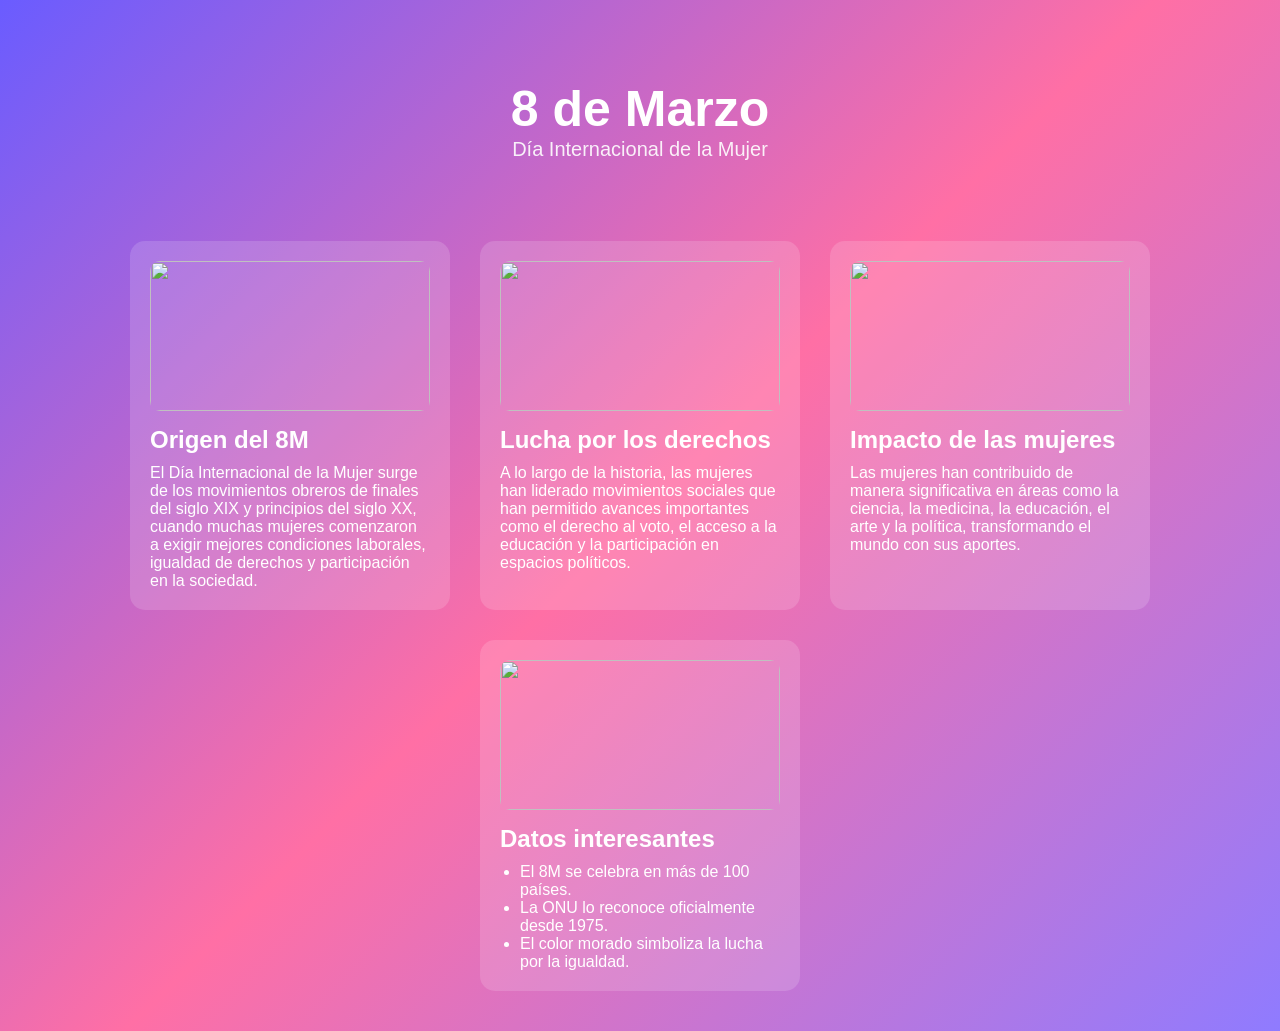
==== 8m.html @ 571902c6 "Actualizacion de la seccion 8M" ====
<!doctype html>
<html lang="es">
  <head>
    <meta charset="UTF-8" />
    <title>8 de Marzo</title>
    <link rel="stylesheet" href="style.css" />
  </head>

  <body>
    <div class="titulo-8m">
      <h1>8 de Marzo</h1>
      <p>Día Internacional de la Mujer</p>
    </div>

    <section class="cards-8m">
      <div class="card-8m">
        <img
          src="https://images.unsplash.com/photo-1522202176988-66273c2fd55f"
        />

        <h2>Origen del 8M</h2>

        <p>
          El Día Internacional de la Mujer surge de los movimientos obreros de
          finales del siglo XIX y principios del siglo XX, cuando muchas mujeres
          comenzaron a exigir mejores condiciones laborales, igualdad de
          derechos y participación en la sociedad.
        </p>
      </div>

      <div class="card-8m">
        <img src="https://images.unsplash.com/photo-1552664730-d307ca884978" />

        <h2>Lucha por los derechos</h2>

        <p>
          A lo largo de la historia, las mujeres han liderado movimientos
          sociales que han permitido avances importantes como el derecho al
          voto, el acceso a la educación y la participación en espacios
          políticos.
        </p>
      </div>

      <div class="card-8m">
        <img src="https://images.unsplash.com/photo-1544716278-ca5e3f4abd8c" />

        <h2>Impacto de las mujeres</h2>

        <p>
          Las mujeres han contribuido de manera significativa en áreas como la
          ciencia, la medicina, la educación, el arte y la política,
          transformando el mundo con sus aportes.
        </p>
      </div>

      <div class="card-8m">
        <img
          src="https://images.unsplash.com/photo-1485217988980-11786ced9454"
        />

        <h2>Datos interesantes</h2>

        <ul>
          <li>El 8M se celebra en más de 100 países.</li>
          <li>La ONU lo reconoce oficialmente desde 1975.</li>
          <li>El color morado simboliza la lucha por la igualdad.</li>
        </ul>
      </div>
    </section>
  </body>
</html>
---- style.css ----
*{
margin:0;
padding:0;
box-sizing:border-box;
font-family:Arial, Helvetica, sans-serif;
}

/* FONDO GENERAL */

body{
background: linear-gradient(135deg,#6a5cff,#ff6fa5,#8f7bff);
min-height:100vh;
color:white;
}

/* NAVBAR */

.navbar{
display:flex;
justify-content:space-between;
align-items:center;
padding:15px 40px;
background:rgba(255,255,255,0.1);
backdrop-filter:blur(10px);
}

.logo{
font-size:20px;
font-weight:bold;
}

.menu a{
margin-left:25px;
text-decoration:none;
color:white;
font-weight:500;
transition:0.3s;
}

.menu a:hover{
opacity:0.7;
}

/* HERO */

.hero{
text-align:center;
margin-top:120px;
}

.hero h1{
font-size:60px;
margin-bottom:20px;
}

.hero p{
font-size:20px;
}

/* BOTON */

.btn{
display:inline-block;
margin-top:20px;
padding:12px 25px;
background:white;
color:#ff4fa3;
text-decoration:none;
border-radius:25px;
font-weight:bold;
transition:0.3s;
}

.btn:hover{
transform:scale(1.1);
}

/* TARJETAS DEL INICIO */

.cards{
display:flex;
justify-content:center;
gap:30px;
padding:60px;
flex-wrap:wrap;
}

.card{
background:rgba(255,255,255,0.15);
padding:25px;
border-radius:15px;
width:230px;
text-align:center;
transition:0.3s;
}

.card:hover{
transform:translateY(-10px);
background:rgba(255,255,255,0.25);
}

.btn-card{
display:inline-block;
margin-top:15px;
padding:8px 18px;
background:white;
color:#ff4fa3;
text-decoration:none;
border-radius:20px;
font-size:14px;
}

/* FRASE */

.frase{
text-align:center;
padding:70px 20px;
font-size:26px;
}

.frase p{
margin-top:15px;
font-size:18px;
opacity:0.8;
}

/* TITULO PAGINA 8M */

.titulo-8m{
text-align:center;
margin-top:80px;
margin-bottom:40px;
}

.titulo-8m h1{
font-size:50px;
}

.titulo-8m p{
font-size:20px;
opacity:0.9;
}

/* TARJETAS 8M */

.cards-8m{
display:flex;
flex-wrap:wrap;
justify-content:center;
gap:30px;
padding:40px;
}

.card-8m{
background:rgba(255,255,255,0.15);
padding:20px;
width:320px;
border-radius:15px;
transition:0.3s;
}

.card-8m:hover{
transform:translateY(-8px);
background:rgba(255,255,255,0.25);
}

/* IMAGENES TARJETAS */

.card-8m img{
width:100%;
height:150px;
object-fit:cover;
border-radius:10px;
margin-bottom:15px;
}

/* TITULOS */

.card-8m h2{
margin-bottom:10px;
}

/* LISTA */

.card-8m ul{
margin-left:20px;
}
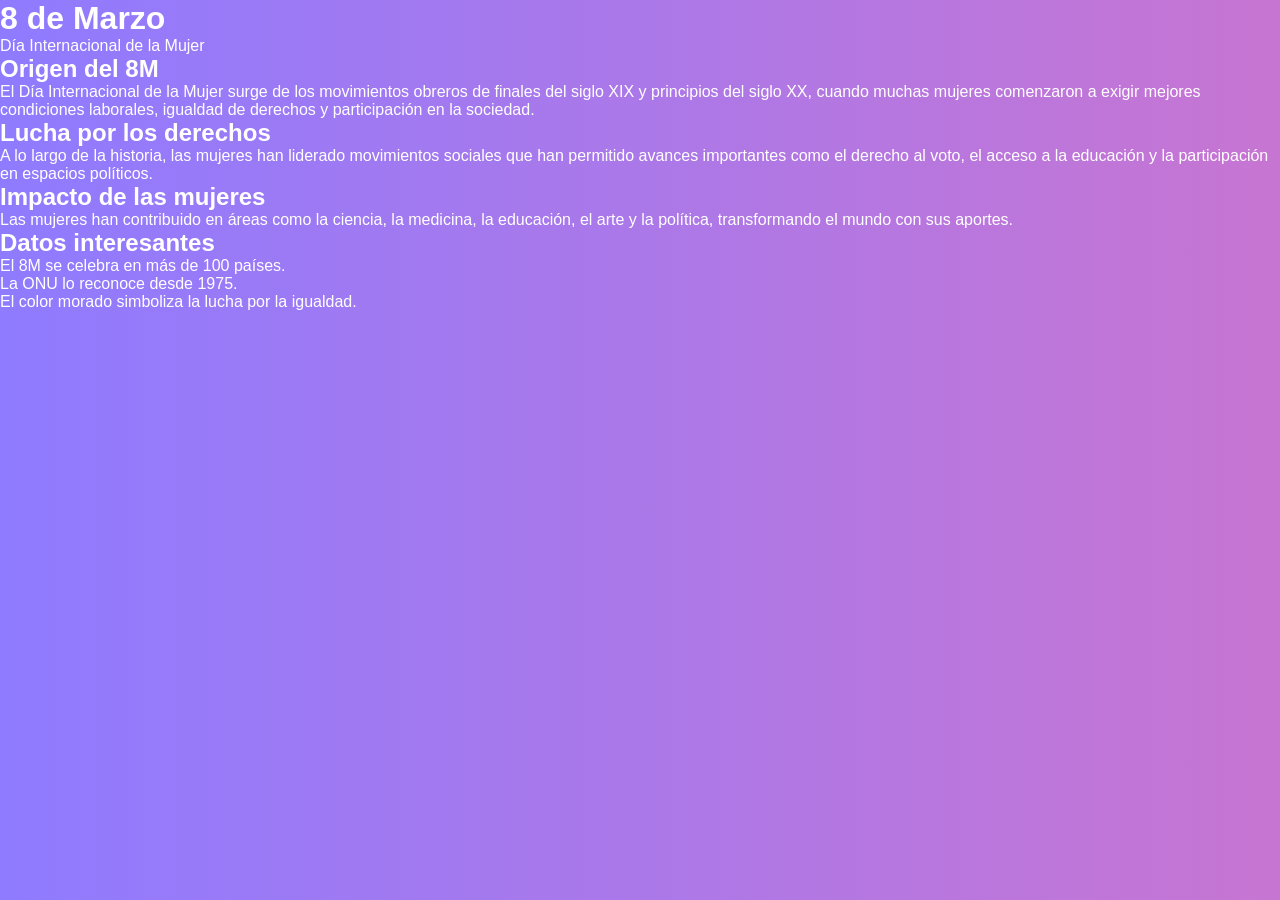
==== commit 090844ca: "Mejoras en la página 8M" ====
--- a/8m.html
+++ b/8m.html
@@ -1,71 +1,53 @@
-<!doctype html>
+<!DOCTYPE html>
 <html lang="es">
-  <head>
-    <meta charset="UTF-8" />
-    <title>8 de Marzo</title>
-    <link rel="stylesheet" href="style.css" />
-  </head>
 
-  <body>
-    <div class="titulo-8m">
-      <h1>8 de Marzo</h1>
-      <p>Día Internacional de la Mujer</p>
-    </div>
+<head>
+<meta charset="UTF-8">
+<title>8 de Marzo</title>
+<link rel="stylesheet" href="style.css">
+</head>
 
-    <section class="cards-8m">
-      <div class="card-8m">
-        <img
-          src="https://images.unsplash.com/photo-1522202176988-66273c2fd55f"
-        />
+<body>
 
-        <h2>Origen del 8M</h2>
+<h1 class="titulo">8 de Marzo</h1>
+<p class="subtitulo">Día Internacional de la Mujer</p>
 
-        <p>
-          El Día Internacional de la Mujer surge de los movimientos obreros de
-          finales del siglo XIX y principios del siglo XX, cuando muchas mujeres
-          comenzaron a exigir mejores condiciones laborales, igualdad de
-          derechos y participación en la sociedad.
-        </p>
-      </div>
+<div class="contenedor">
 
-      <div class="card-8m">
-        <img src="https://images.unsplash.com/photo-1552664730-d307ca884978" />
+<div class="tarjeta">
+<h2>Origen del 8M</h2>
+<p>
+El Día Internacional de la Mujer surge de los movimientos obreros de finales del siglo XIX y principios del siglo XX,
+cuando muchas mujeres comenzaron a exigir mejores condiciones laborales, igualdad de derechos y participación en la sociedad.
+</p>
+</div>
 
-        <h2>Lucha por los derechos</h2>
+<div class="tarjeta">
+<h2>Lucha por los derechos</h2>
+<p>
+A lo largo de la historia, las mujeres han liderado movimientos sociales que han permitido avances importantes
+como el derecho al voto, el acceso a la educación y la participación en espacios políticos.
+</p>
+</div>
 
-        <p>
-          A lo largo de la historia, las mujeres han liderado movimientos
-          sociales que han permitido avances importantes como el derecho al
-          voto, el acceso a la educación y la participación en espacios
-          políticos.
-        </p>
-      </div>
+<div class="tarjeta">
+<h2>Impacto de las mujeres</h2>
+<p>
+Las mujeres han contribuido en áreas como la ciencia, la medicina, la educación, el arte y la política,
+transformando el mundo con sus aportes.
+</p>
+</div>
 
-      <div class="card-8m">
-        <img src="https://images.unsplash.com/photo-1544716278-ca5e3f4abd8c" />
+<div class="tarjeta">
+<h2>Datos interesantes</h2>
+<ul>
+<li>El 8M se celebra en más de 100 países.</li>
+<li>La ONU lo reconoce desde 1975.</li>
+<li>El color morado simboliza la lucha por la igualdad.</li>
+</ul>
+</div>
 
-        <h2>Impacto de las mujeres</h2>
+</div>
 
-        <p>
-          Las mujeres han contribuido de manera significativa en áreas como la
-          ciencia, la medicina, la educación, el arte y la política,
-          transformando el mundo con sus aportes.
-        </p>
-      </div>
-
-      <div class="card-8m">
-        <img
-          src="https://images.unsplash.com/photo-1485217988980-11786ced9454"
-        />
-
-        <h2>Datos interesantes</h2>
-
-        <ul>
-          <li>El 8M se celebra en más de 100 países.</li>
-          <li>La ONU lo reconoce oficialmente desde 1975.</li>
-          <li>El color morado simboliza la lucha por la igualdad.</li>
-        </ul>
-      </div>
-    </section>
-  </body>
+</body>
 </html>
--- a/style.css
+++ b/style.css
@@ -2,15 +2,30 @@
 margin:0;
 padding:0;
 box-sizing:border-box;
-font-family:Arial, Helvetica, sans-serif;
-}
-
-/* FONDO GENERAL */
+font-family:'Segoe UI', sans-serif;
+}
+
+/* FONDO ANIMADO */
 
 body{
-background: linear-gradient(135deg,#6a5cff,#ff6fa5,#8f7bff);
-min-height:100vh;
+background: linear-gradient(270deg,#6a5cff,#ff6fa5,#8f7bff);
+background-size:400% 400%;
+animation:fondoAnimado 12s ease infinite;
 color:white;
+overflow-x:hidden;
+}
+
+/* PARTICULAS */
+
+.particles{
+position:fixed;
+width:100%;
+height:100%;
+background-image:radial-gradient(white 1px, transparent 1px);
+background-size:40px 40px;
+opacity:0.15;
+animation:moverParticulas 40s linear infinite;
+z-index:-1;
 }
 
 /* NAVBAR */
@@ -19,49 +34,80 @@
 display:flex;
 justify-content:space-between;
 align-items:center;
-padding:15px 40px;
-background:rgba(255,255,255,0.1);
-backdrop-filter:blur(10px);
-}
+background: rgba(255,255,255,0.12);
+backdrop-filter: blur(12px);
+padding:15px 30px;
+border-radius:15px;
+margin:20px;
+}
+
+/* LOGO */
 
 .logo{
+font-weight:bold;
 font-size:20px;
-font-weight:bold;
-}
+}
+
+/* MENU */
 
 .menu a{
 margin-left:25px;
 text-decoration:none;
 color:white;
 font-weight:500;
+position:relative;
 transition:0.3s;
 }
 
 .menu a:hover{
-opacity:0.7;
-}
-
-/* HERO */
+transform:translateY(-2px);
+}
+
+/* LINEA MENU */
+
+.menu a::after{
+content:"";
+width:0%;
+height:2px;
+background:white;
+position:absolute;
+left:0;
+bottom:-5px;
+transition:0.3s;
+}
+
+.menu a:hover::after{
+width:100%;
+}
+
+/* HERO INICIO */
 
 .hero{
-text-align:center;
-margin-top:120px;
-}
-
-.hero h1{
+height:100vh;
+padding:40px;
+}
+
+.hero-content{
+text-align:center;
+margin-top:180px;
+animation:aparecer 2s ease;
+}
+
+.hero-content h1{
 font-size:60px;
 margin-bottom:20px;
 }
 
-.hero p{
+.hero-content p{
 font-size:20px;
-}
-
-/* BOTON */
+opacity:0.9;
+}
+
+/* BOTON PRINCIPAL */
 
 .btn{
 display:inline-block;
-margin-top:20px;
+margin-top:25px;
 padding:12px 25px;
 background:white;
 color:#ff4fa3;
@@ -73,9 +119,10 @@
 
 .btn:hover{
 transform:scale(1.1);
-}
-
-/* TARJETAS DEL INICIO */
+background:#ffe3f2;
+}
+
+/* TARJETAS INICIO */
 
 .cards{
 display:flex;
@@ -87,17 +134,44 @@
 
 .card{
 background:rgba(255,255,255,0.15);
+backdrop-filter:blur(10px);
 padding:25px;
 border-radius:15px;
-width:230px;
-text-align:center;
-transition:0.3s;
+width:220px;
+text-align:center;
+transition:0.4s;
+position:relative;
+overflow:hidden;
+}
+
+.card::before{
+content:"";
+position:absolute;
+width:200%;
+height:200%;
+background:linear-gradient(
+120deg,
+transparent,
+rgba(255,255,255,0.3),
+transparent
+);
+transform:rotate(25deg);
+top:-100%;
+left:-100%;
+transition:0.5s;
+}
+
+.card:hover::before{
+top:100%;
+left:100%;
 }
 
 .card:hover{
-transform:translateY(-10px);
+transform:translateY(-10px) scale(1.05);
 background:rgba(255,255,255,0.25);
 }
+
+/* BOTON TARJETAS */
 
 .btn-card{
 display:inline-block;
@@ -108,37 +182,45 @@
 text-decoration:none;
 border-radius:20px;
 font-size:14px;
+transition:0.3s;
+}
+
+.btn-card:hover{
+background:#ffd7eb;
+transform:scale(1.05);
 }
 
 /* FRASE */
 
 .frase{
 text-align:center;
-padding:70px 20px;
-font-size:26px;
+padding:80px 20px;
+font-size:28px;
+opacity:0.9;
+animation:aparecer 3s ease;
 }
 
 .frase p{
 margin-top:15px;
 font-size:18px;
-opacity:0.8;
-}
-
-/* TITULO PAGINA 8M */
+opacity:0.7;
+}
+
+/* TITULO 8M */
 
 .titulo-8m{
 text-align:center;
-margin-top:80px;
+margin-top:120px;
 margin-bottom:40px;
 }
 
 .titulo-8m h1{
-font-size:50px;
+font-size:60px;
 }
 
 .titulo-8m p{
 font-size:20px;
-opacity:0.9;
+opacity:0.8;
 }
 
 /* TARJETAS 8M */
@@ -153,6 +235,86 @@
 
 .card-8m{
 background:rgba(255,255,255,0.15);
+backdrop-filter:blur(10px);
+padding:20px;
+width:280px;
+border-radius:15px;
+transition:0.4s;
+text-align:center;
+}
+
+.card-8m:hover{
+transform:translateY(-10px) scale(1.05);
+background:rgba(255,255,255,0.25);
+}
+
+/* IMAGENES TARJETAS 8M */
+
+.card-8m img{
+width:100%;
+height:170px;
+object-fit:cover;
+border-radius:10px;
+margin-bottom:15px;
+}
+
+/* TITULOS TARJETAS */
+
+.card-8m h2{
+margin-bottom:10px;
+}
+
+/* LISTAS */
+
+.card-8m ul{
+text-align:left;
+margin-left:20px;
+}
+
+/* ANIMACIONES */
+
+@keyframes aparecer{
+from{
+opacity:0;
+transform:translateY(40px);
+}
+to{
+opacity:1;
+transform:translateY(0);
+}
+}
+
+@keyframes fondoAnimado{
+0%{
+background-position:0% 50%;
+}
+50%{
+background-position:100% 50%;
+}
+100%{
+background-position:0% 50%;
+}
+}
+
+@keyframes moverParticulas{
+from{
+transform:translateY(0);
+}
+to{
+transform:translateY(-200px);
+}
+}
+.cards-8m{
+display:flex;
+flex-wrap:wrap;
+justify-content:center;
+gap:30px;
+padding:40px;
+}
+
+.card-8m{
+background:rgba(255,255,255,0.15);
+backdrop-filter:blur(10px);
 padding:20px;
 width:320px;
 border-radius:15px;
@@ -161,10 +323,9 @@
 
 .card-8m:hover{
 transform:translateY(-8px);
-background:rgba(255,255,255,0.25);
-}
-
-/* IMAGENES TARJETAS */
+}
+
+/* IMAGENES PEQUEÑAS */
 
 .card-8m img{
 width:100%;
@@ -174,7 +335,7 @@
 margin-bottom:15px;
 }
 
-/* TITULOS */
+/* TITULO */
 
 .card-8m h2{
 margin-bottom:10px;
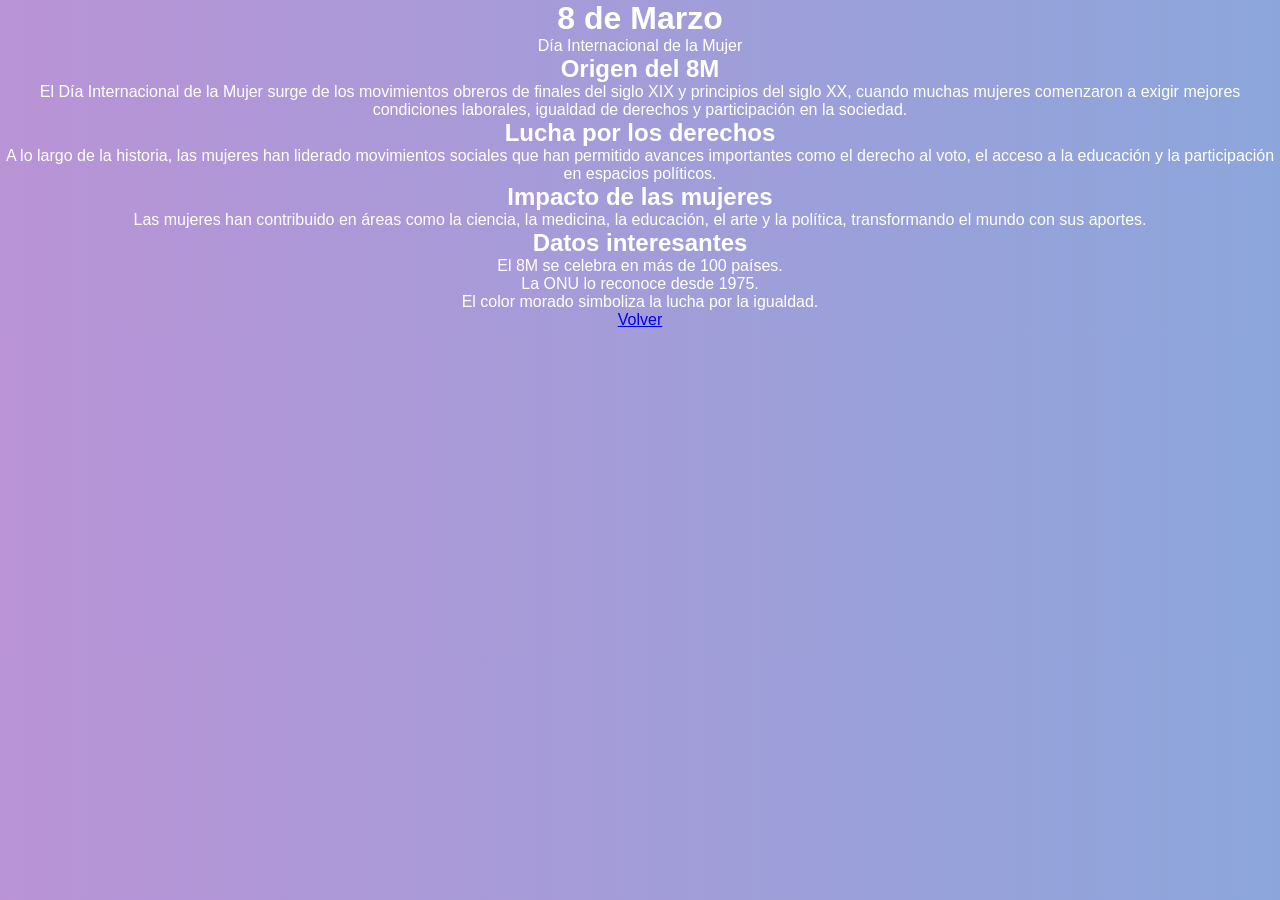
==== commit 4da1a933: "Agregación de fotos de creadoras de la página en la sección de contacto" ====
--- a/8m.html
+++ b/8m.html
@@ -48,6 +48,7 @@
 </div>
 
 </div>
+<a href="index.html" class="boton-volver">Volver</a>
 
 </body>
 </html>
--- a/style.css
+++ b/style.css
@@ -304,45 +304,177 @@
 transform:translateY(-200px);
 }
 }
-.cards-8m{
-display:flex;
+body{
+font-family: Arial, sans-serif;
+text-align:center;
+background: linear-gradient(to right,#b993d6,#8ca6db);
+color:white;
+}
+
+.card{
+background:white;
+color:#333;
+width:300px;
+margin:20px auto;
+padding:20px;
+border-radius:10px;
+box-shadow:0px 4px 10px rgba(0,0,0,0.2);
+}
+
+.card h3{
+margin-top:0;
+}
+
+.boton{
+display:inline-block;
+margin-top:10px;
+padding:10px 15px;
+background:#6a5acd;
+color:white;
+text-decoration:none;
+border-radius:5px;
+}
+
+.boton:hover{
+background:#4b3cbf;
+}
+.menu{
+display:flex;
+justify-content:center;
+gap:40px;
+background:rgba(255,255,255,0.15);
+padding:15px 40px;
+border-radius:40px;
+width:fit-content;
+margin:20px auto;
+backdrop-filter:blur(5px);
+}
+
+.menu a{
+color:white;
+text-decoration:none;
+font-weight:600;
+font-size:18px;
+transition:0.3s;
+}
+
+.menu a:hover{
+transform:scale(1.1);
+}
+.menu-mujeres{
+display:flex;
+justify-content:center;
+gap:35px;
+background:rgba(255,255,255,0.2);
+padding:14px 35px;
+border-radius:40px;
+width:fit-content;
+margin:20px auto;
+}
+
+.menu-mujeres a{
+text-decoration:none;
+color:white;
+font-weight:600;
+font-size:18px;
+transition:0.3s;
+}
+
+.menu-mujeres a:hover{
+transform:scale(1.1);
+}
+.contacto-proyecto{
+text-align:center;
+max-width:900px;
+margin:60px auto;
+padding:30px;
+animation:aparecer 1.2s ease;
+}
+
+.contacto-proyecto h1{
+font-size:40px;
+margin-bottom:20px;
+}
+
+.descripcion{
+font-size:18px;
+line-height:1.6;
+margin-bottom:40px;
+}
+
+.creadoras{
+display:flex;
+gap:30px;
+justify-content:center;
 flex-wrap:wrap;
-justify-content:center;
-gap:30px;
-padding:40px;
-}
-
-.card-8m{
+}
+
+.persona{
 background:rgba(255,255,255,0.15);
-backdrop-filter:blur(10px);
 padding:20px;
-width:320px;
 border-radius:15px;
-transition:0.3s;
-}
-
-.card-8m:hover{
-transform:translateY(-8px);
-}
-
-/* IMAGENES PEQUEÑAS */
-
-.card-8m img{
-width:100%;
-height:150px;
+width:300px;
+transition:0.3s;
+}
+
+.persona:hover{
+transform:translateY(-5px);
+}
+
+.persona h3{
+font-size:22px;
+margin-bottom:10px;
+}
+
+.frase{
+margin-top:50px;
+font-size:22px;
+font-style:italic;
+}
+
+@keyframes aparecer{
+from{
+opacity:0;
+transform:translateY(20px);
+}
+to{
+opacity:1;
+transform:translateY(0);
+}
+}
+.descripcion{
+max-width:800px;
+margin:20px auto;
+font-size:18px;
+line-height:1.6;
+}
+
+.creadoras{
+display:flex;
+justify-content:center;
+gap:40px;
+margin-top:40px;
+flex-wrap:wrap;
+}
+
+.persona{
+background:rgba(255,255,255,0.15);
+padding:20px;
+border-radius:15px;
+width:300px;
+}
+
+.frase{
+margin-top:50px;
+font-size:22px;
+font-style:italic;
+}
+.foto-creadora{
+width:70px;
+height:70px;
 object-fit:cover;
-border-radius:10px;
-margin-bottom:15px;
-}
-
-/* TITULO */
-
-.card-8m h2{
-margin-bottom:10px;
-}
-
-/* LISTA */
-
-.card-8m ul{
-margin-left:20px;
-}+border-radius:50%;
+display:block;
+margin:10px auto;
+}
+
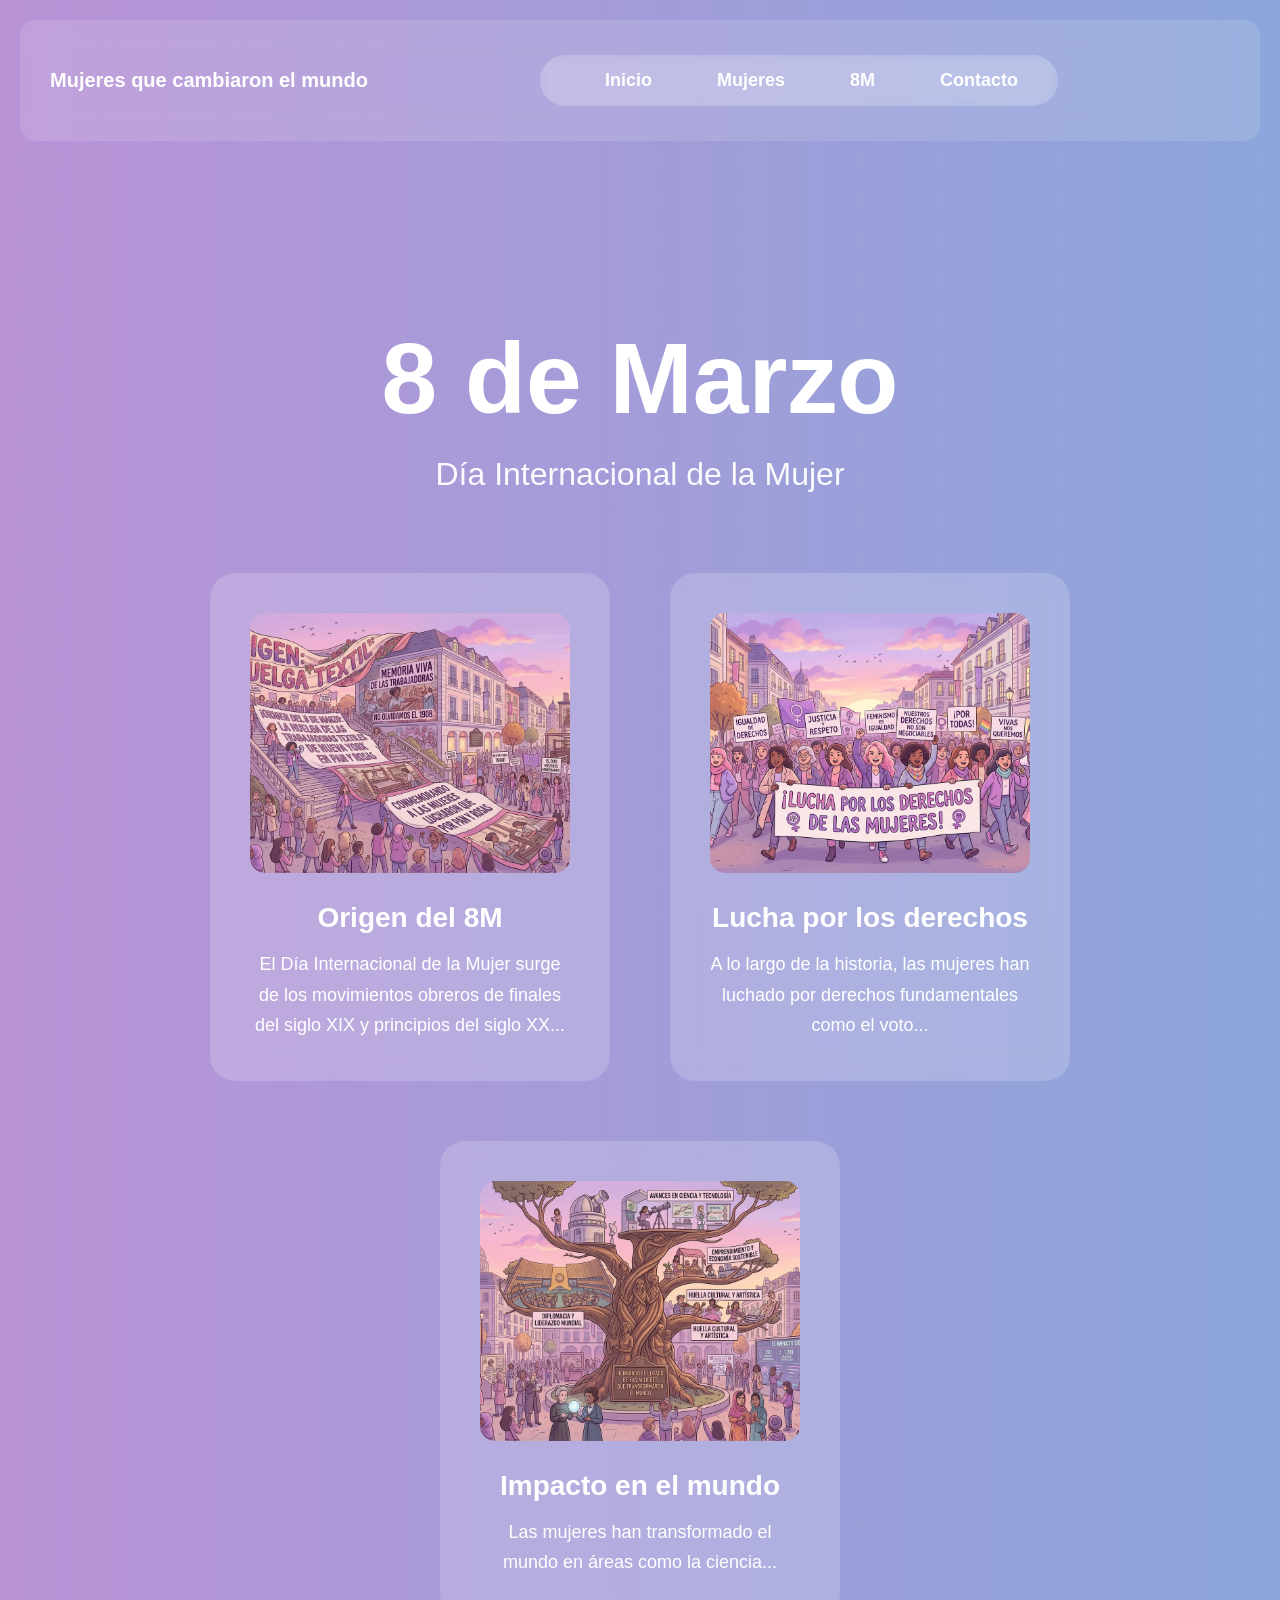
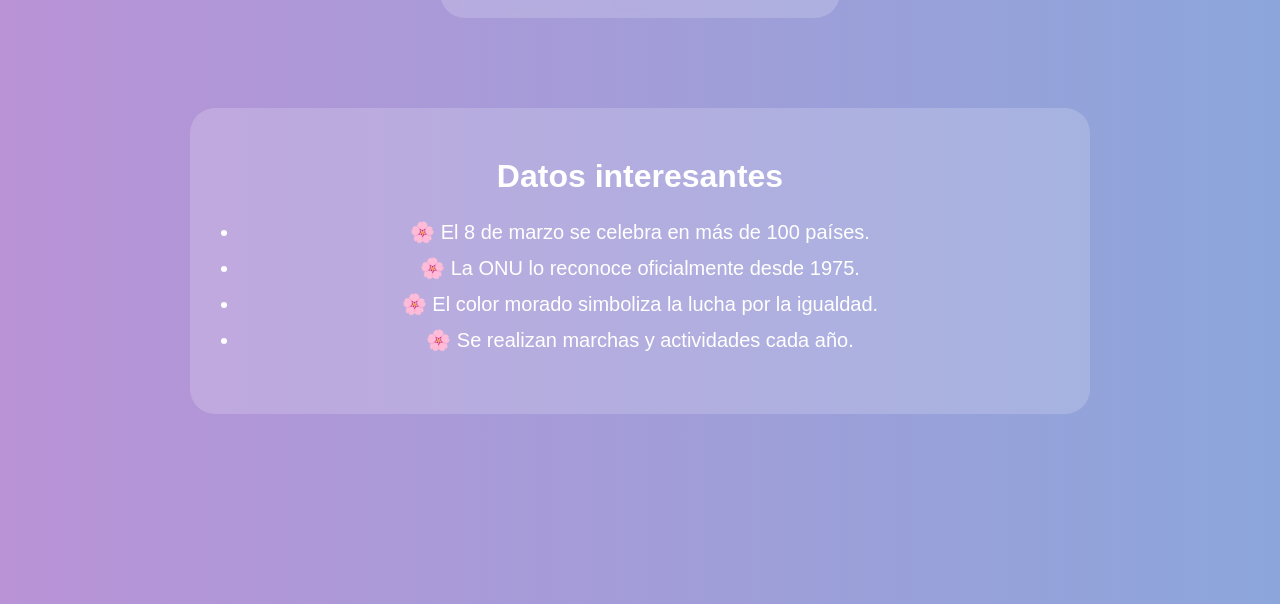
==== commit baadfb95: "Agregación de imagenes  en la página 8M" ====
--- a/8m.html
+++ b/8m.html
@@ -1,54 +1,153 @@
-<!DOCTYPE html>
+<!doctype html>
 <html lang="es">
+  <head>
+    <meta charset="UTF-8" />
+    <title>8 de Marzo</title>
+    <link rel="stylesheet" href="style.css" />
+  </head>
 
-<head>
-<meta charset="UTF-8">
-<title>8 de Marzo</title>
-<link rel="stylesheet" href="style.css">
-</head>
+  <body>
+    <!-- PARTICULAS -->
+    <div class="particles"></div>
 
-<body>
+    <!-- NAVBAR -->
+    <nav class="navbar">
+      <div class="logo">Mujeres que cambiaron el mundo</div>
 
-<h1 class="titulo">8 de Marzo</h1>
-<p class="subtitulo">Día Internacional de la Mujer</p>
+      <div class="menu">
+        <a href="index.html">Inicio</a>
+        <a href="mujeres.html">Mujeres</a>
+        <a href="8m.html">8M</a>
+        <a href="contacto.html">Contacto</a>
+      </div>
+    </nav>
 
-<div class="contenedor">
+    <!-- SECCION 8M -->
+    <section class="pagina8m">
+      <h1>8 de Marzo</h1>
+      <p class="subtitulo">Día Internacional de la Mujer</p>
 
-<div class="tarjeta">
-<h2>Origen del 8M</h2>
-<p>
-El Día Internacional de la Mujer surge de los movimientos obreros de finales del siglo XIX y principios del siglo XX,
-cuando muchas mujeres comenzaron a exigir mejores condiciones laborales, igualdad de derechos y participación en la sociedad.
-</p>
-</div>
+      <!-- TARJETAS -->
+      <div class="contenedor8m">
+        <div class="tarjeta8m" onclick="abrirModal('modalOrigen')">
+          <img src="imgs/ORIGEN8M.png" alt="Origen del 8M" />
+          <h2>Origen del 8M</h2>
+          <p>
+            El Día Internacional de la Mujer surge de los movimientos obreros de
+            finales del siglo XIX y principios del siglo XX...
+          </p>
+        </div>
 
-<div class="tarjeta">
-<h2>Lucha por los derechos</h2>
-<p>
-A lo largo de la historia, las mujeres han liderado movimientos sociales que han permitido avances importantes
-como el derecho al voto, el acceso a la educación y la participación en espacios políticos.
-</p>
-</div>
+        <div class="tarjeta8m" onclick="abrirModal('modalLucha')">
+          <img src="imgs/LUCHA DERECHOS.png" alt="Lucha por los derechos" />
+          <h2>Lucha por los derechos</h2>
+          <p>
+            A lo largo de la historia, las mujeres han luchado por derechos
+            fundamentales como el voto...
+          </p>
+        </div>
 
-<div class="tarjeta">
-<h2>Impacto de las mujeres</h2>
-<p>
-Las mujeres han contribuido en áreas como la ciencia, la medicina, la educación, el arte y la política,
-transformando el mundo con sus aportes.
-</p>
-</div>
+        <div class="tarjeta8m" onclick="abrirModal('modalImpacto')">
+          <img src="imgs/IMPACTO EN EL MUNDO.png" alt="Impacto en el mundo" />
+          <h2>Impacto en el mundo</h2>
+          <p>
+            Las mujeres han transformado el mundo en áreas como la ciencia...
+          </p>
+        </div>
+      </div>
 
-<div class="tarjeta">
-<h2>Datos interesantes</h2>
-<ul>
-<li>El 8M se celebra en más de 100 países.</li>
-<li>La ONU lo reconoce desde 1975.</li>
-<li>El color morado simboliza la lucha por la igualdad.</li>
-</ul>
-</div>
+      <!-- DATOS -->
+      <div class="datos8m">
+        <h2>Datos interesantes</h2>
+        <ul>
+          <li>🌸 El 8 de marzo se celebra en más de 100 países.</li>
+          <li>🌸 La ONU lo reconoce oficialmente desde 1975.</li>
+          <li>🌸 El color morado simboliza la lucha por la igualdad.</li>
+          <li>🌸 Se realizan marchas y actividades cada año.</li>
+        </ul>
+      </div>
+    </section>
 
-</div>
-<a href="index.html" class="boton-volver">Volver</a>
+    <!-- ================= MODALES ================= -->
 
-</body>
+    <div id="modalOrigen" class="modal">
+      <div class="modal-content">
+        <span class="close" onclick="cerrarModal('modalOrigen')">&times;</span>
+        <h2>Origen del 8M</h2>
+        <p>
+          El Día Internacional de la Mujer, conmemorado cada 8 de marzo, tiene
+          sus raíces en las luchas sociales y laborales de las mujeres a finales
+          del siglo XIX y comienzos del siglo XX, en un contexto de profunda
+          desigualdad. Durante esta época, muchas mujeres trabajaban en fábricas
+          en condiciones precarias, con jornadas excesivas, bajos salarios y sin
+          derechos laborales básicos. Uno de los acontecimientos más
+          representativos ocurrió en 1908 en Nueva York, cuando un grupo de
+          mujeres trabajadoras textiles salió a las calles para protestar por
+          mejores condiciones laborales, la reducción de la jornada de trabajo y
+          el derecho al voto. Estas manifestaciones marcaron un precedente
+          importante en la lucha por la igualdad.
+        </p>
+      </div>
+    </div>
+
+    <div id="modalLucha" class="modal">
+      <div class="modal-content">
+        <span class="close" onclick="cerrarModal('modalLucha')">&times;</span>
+        <h2>Lucha por los derechos</h2>
+        <p>
+          A lo largo de la historia, las mujeres han protagonizado una lucha
+          constante por el reconocimiento de sus derechos y la igualdad en la
+          sociedad. Durante muchos años, fueron excluidas de la educación, la
+          participación política y el acceso a oportunidades laborales, siendo
+          limitadas a roles tradicionales dentro del hogar. Uno de los logros
+          más importantes de esta lucha fue el derecho al voto, alcanzado en
+          distintos países durante el siglo XX gracias al esfuerzo de
+          movimientos sufragistas. Este avance marcó un paso fundamental hacia
+          la participación de las mujeres en la toma de decisiones políticas y
+          sociales.
+        </p>
+      </div>
+    </div>
+
+    <div id="modalImpacto" class="modal">
+      <div class="modal-content">
+        <span class="close" onclick="cerrarModal('modalImpacto')">&times;</span>
+        <h2>Impacto en el mundo</h2>
+        <p>
+          El impacto de las mujeres en el mundo ha sido profundo y transformador
+          en todos los ámbitos de la sociedad. A lo largo de la historia, han
+          contribuido de manera significativa en áreas como la ciencia, la
+          tecnología, la política, la educación, el arte y la economía, a pesar
+          de haber enfrentado múltiples barreras y desigualdades. En el campo
+          científico, muchas mujeres han realizado descubrimientos fundamentales
+          que han cambiado la forma en que entendemos el mundo, aunque en muchos
+          casos su trabajo no fue reconocido en su momento. En la política, han
+          liderado movimientos sociales, impulsado leyes y defendido los
+          derechos humanos, generando cambios importantes en sus países y a
+          nivel global.
+        </p>
+      </div>
+    </div>
+
+    <!-- ================= JS ================= -->
+
+    <script>
+      function abrirModal(id) {
+        document.getElementById(id).style.display = "flex";
+      }
+
+      function cerrarModal(id) {
+        document.getElementById(id).style.display = "none";
+      }
+
+      window.onclick = function (event) {
+        let modales = document.querySelectorAll(".modal");
+        modales.forEach((modal) => {
+          if (event.target === modal) {
+            modal.style.display = "none";
+          }
+        });
+      };
+    </script>
+  </body>
 </html>
--- a/style.css
+++ b/style.css
@@ -5,7 +5,7 @@
 font-family:'Segoe UI', sans-serif;
 }
 
-/* FONDO ANIMADO */
+/* FONDO ANIMADO*/
 
 body{
 background: linear-gradient(270deg,#6a5cff,#ff6fa5,#8f7bff);
@@ -208,67 +208,140 @@
 
 /* TITULO 8M */
 
-.titulo-8m{
-text-align:center;
-margin-top:120px;
-margin-bottom:40px;
-}
-
-.titulo-8m h1{
-font-size:60px;
-}
-
-.titulo-8m p{
+/* ===== 8M ===== */
+
+.pagina8m{
+text-align:center;
+padding:160px 20px 100px;
+max-width:1600px;
+margin:auto;
+}
+
+.pagina8m h1{
+font-size:100px;
+margin-bottom:20px;
+}
+
+.subtitulo{
+font-size:32px;
+margin-bottom:80px;
+opacity:0.95;
+}
+
+.contenedor8m{
+display:flex;
+justify-content:center;
+gap:60px;
+flex-wrap:wrap;
+}
+
+.tarjeta8m{
+background:rgba(255,255,255,0.18);
+backdrop-filter:blur(12px);
+padding:40px;
+width:400px;
+border-radius:25px;
+text-align:center;
+transition:0.4s;
+}
+
+.tarjeta8m:hover{
+transform:translateY(-12px) scale(1.07);
+}
+
+.tarjeta8m img{
+width:100%;
+height:260px;
+object-fit:cover;
+border-radius:15px;
+margin-bottom:25px;
+}
+
+.tarjeta8m h2{
+font-size:28px;
+margin-bottom:15px;
+}
+
+.tarjeta8m p{
+font-size:18px;
+line-height:1.7;
+}
+
+.datos8m{
+max-width:900px;
+margin:90px auto;
+background:rgba(255,255,255,0.18);
+padding:50px;
+border-radius:25px;
+}
+
+.datos8m h2{
+font-size:32px;
+margin-bottom:25px;
+}
+
+.datos8m li{
 font-size:20px;
-opacity:0.8;
-}
-
-/* TARJETAS 8M */
-
-.cards-8m{
-display:flex;
-flex-wrap:wrap;
-justify-content:center;
-gap:30px;
-padding:40px;
-}
-
-.card-8m{
+margin-bottom:12px;
+}
+/* ================= MODALES (VENTANAS 8M) ================= */
+
+.modal{
+display:none;
+position:fixed;
+z-index:1000;
+left:0;
+top:0;
+width:100%;
+height:100%;
+
+background:rgba(0,0,0,0.5);
+
+justify-content:center;
+align-items:center;
+}
+
+.modal-content{
 background:rgba(255,255,255,0.15);
-backdrop-filter:blur(10px);
-padding:20px;
-width:280px;
-border-radius:15px;
-transition:0.4s;
-text-align:center;
-}
-
-.card-8m:hover{
-transform:translateY(-10px) scale(1.05);
-background:rgba(255,255,255,0.25);
-}
-
-/* IMAGENES TARJETAS 8M */
-
-.card-8m img{
-width:100%;
-height:170px;
-object-fit:cover;
-border-radius:10px;
+backdrop-filter:blur(15px);
+
+padding:35px;
+border-radius:25px;
+
+width:450px;
+max-width:90%;
+
+color:white;
+text-align:center;
+
+position:relative;
+
+/* animación */
+animation:zoomModal 0.4s ease;
+}
+
+.modal-content h2{
 margin-bottom:15px;
-}
-
-/* TITULOS TARJETAS */
-
-.card-8m h2{
-margin-bottom:10px;
-}
-
-/* LISTAS */
-
-.card-8m ul{
-text-align:left;
-margin-left:20px;
+font-size:28px;
+}
+
+.modal-content p{
+font-size:18px;
+line-height:1.6;
+}
+
+.close{
+position:absolute;
+right:20px;
+top:10px;
+font-size:28px;
+cursor:pointer;
+transition:0.3s;
+}
+
+.close:hover{
+transform:scale(1.2);
+color:#ffb6d9;
 }
 
 /* ANIMACIONES */
@@ -477,4 +550,37 @@
 display:block;
 margin:10px auto;
 }
-
+.img-modal{
+    width: 100%;
+    max-width: 300px;
+    display: block;
+    margin: 10px auto;
+    border-radius: 10px;
+}
+
+.card-8m{
+    background-image: url("imgs/ORIGEN8M.png");
+    background-size: cover;
+    background-position: center;
+    padding: 40px;
+    border-radius: 20px;
+    color: white;
+    text-align: center;
+    position: relative;
+}
+.card-8m::before{
+    content: "";
+    position: absolute;
+    top: 0;
+    left: 0;
+    right: 0;
+    bottom: 0;
+    background: rgba(0,0,0,0.4);
+    border-radius: 20px;
+}
+
+.card-8m *{
+    position: relative;
+}
+
+
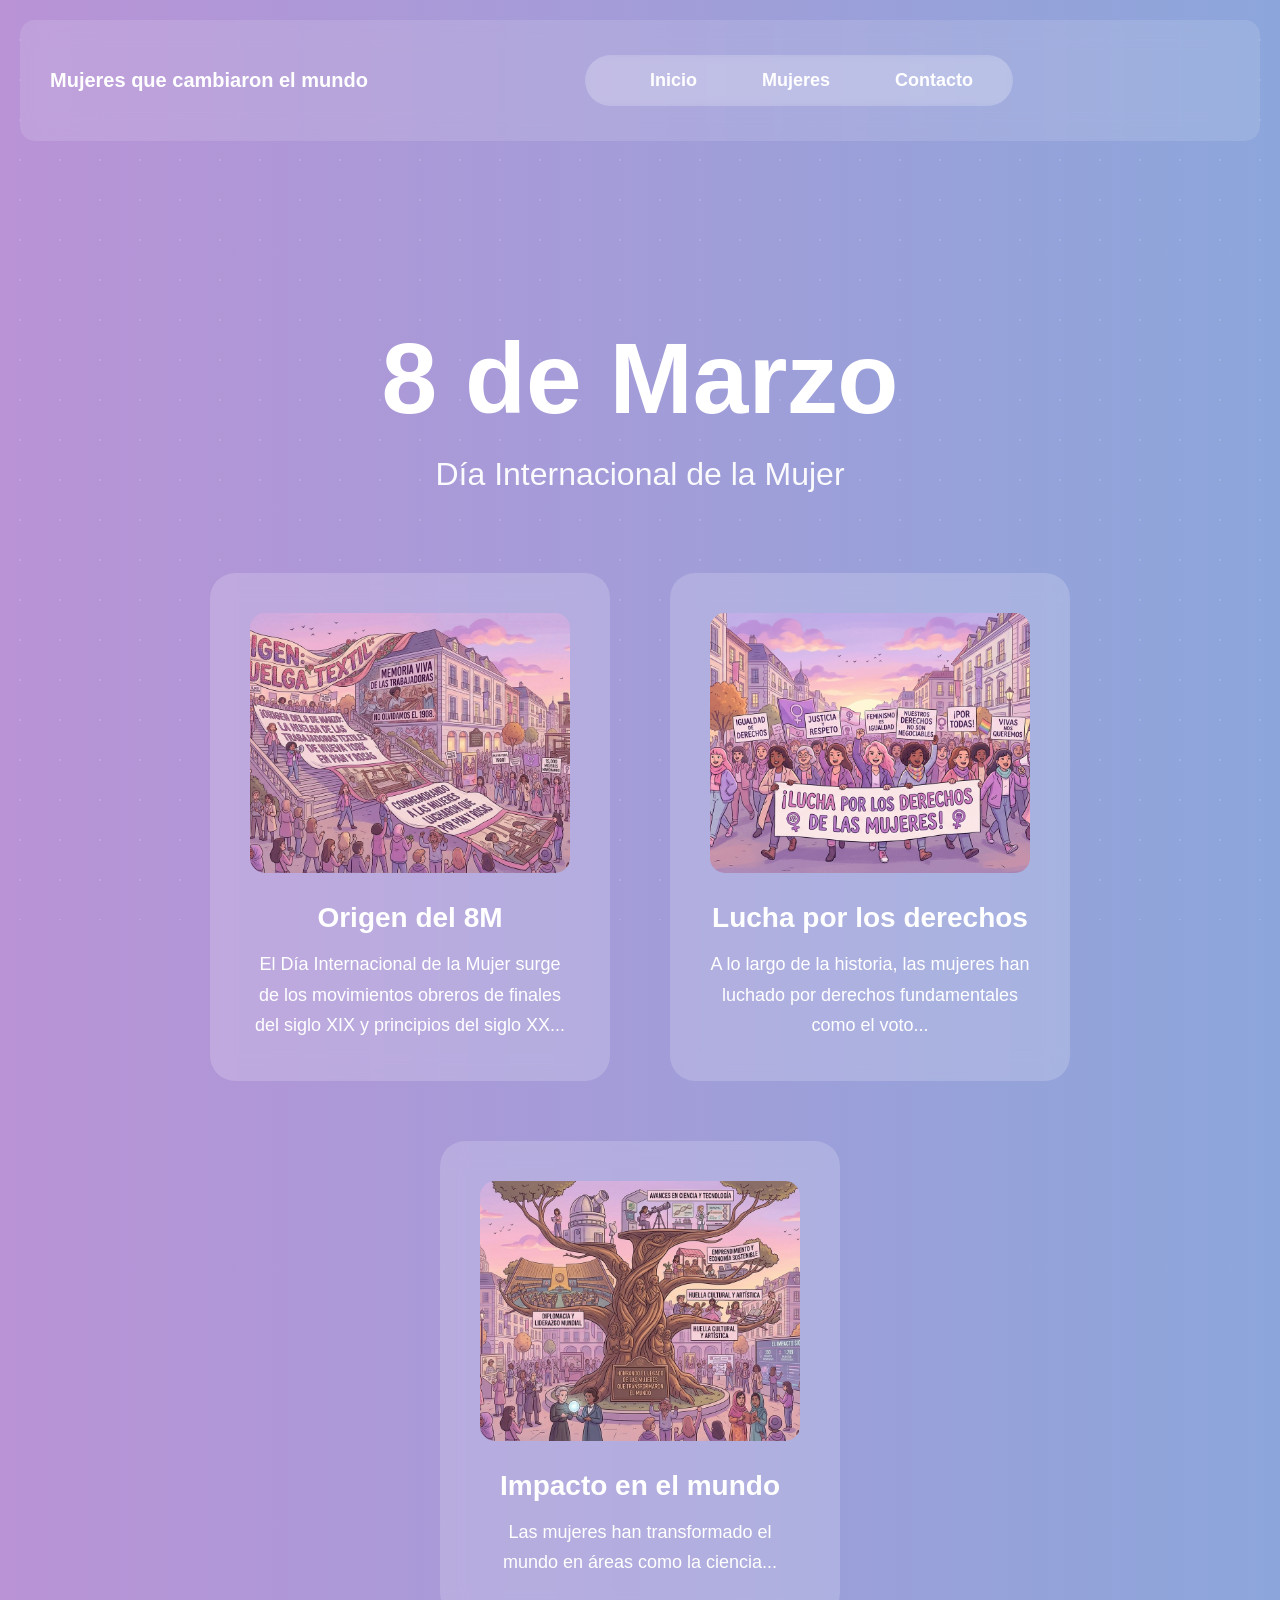
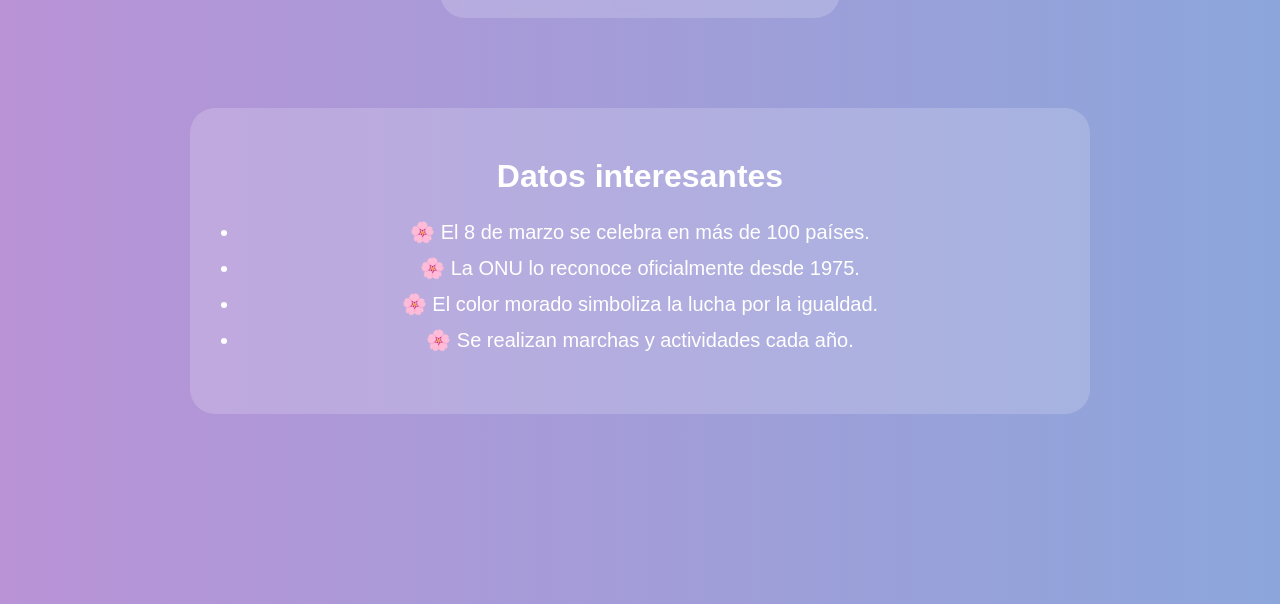
==== commit 3dc5e900: "últimos cambios" ====
--- a/8m.html
+++ b/8m.html
@@ -7,27 +7,24 @@
   </head>
 
   <body>
-    <!-- PARTICULAS -->
     <div class="particles"></div>
-
-    <!-- NAVBAR -->
     <nav class="navbar">
       <div class="logo">Mujeres que cambiaron el mundo</div>
 
       <div class="menu">
         <a href="index.html">Inicio</a>
         <a href="mujeres.html">Mujeres</a>
-        <a href="8m.html">8M</a>
+     
         <a href="contacto.html">Contacto</a>
       </div>
     </nav>
 
-    <!-- SECCION 8M -->
+    
     <section class="pagina8m">
       <h1>8 de Marzo</h1>
       <p class="subtitulo">Día Internacional de la Mujer</p>
 
-      <!-- TARJETAS -->
+
       <div class="contenedor8m">
         <div class="tarjeta8m" onclick="abrirModal('modalOrigen')">
           <img src="imgs/ORIGEN8M.png" alt="Origen del 8M" />
@@ -56,7 +53,6 @@
         </div>
       </div>
 
-      <!-- DATOS -->
       <div class="datos8m">
         <h2>Datos interesantes</h2>
         <ul>
@@ -67,8 +63,6 @@
         </ul>
       </div>
     </section>
-
-    <!-- ================= MODALES ================= -->
 
     <div id="modalOrigen" class="modal">
       <div class="modal-content">
@@ -129,7 +123,7 @@
       </div>
     </div>
 
-    <!-- ================= JS ================= -->
+
 
     <script>
       function abrirModal(id) {
--- a/style.css
+++ b/style.css
@@ -5,8 +5,6 @@
 font-family:'Segoe UI', sans-serif;
 }
 
-/* FONDO ANIMADO*/
-
 body{
 background: linear-gradient(270deg,#6a5cff,#ff6fa5,#8f7bff);
 background-size:400% 400%;
@@ -15,7 +13,6 @@
 overflow-x:hidden;
 }
 
-/* PARTICULAS */
 
 .particles{
 position:fixed;
@@ -28,7 +25,6 @@
 z-index:-1;
 }
 
-/* NAVBAR */
 
 .navbar{
 display:flex;
@@ -41,14 +37,12 @@
 margin:20px;
 }
 
-/* LOGO */
-
-.logo{
-font-weight:bold;
-font-size:20px;
-}
-
-/* MENU */
+
+    .logo{
+    font-weight:bold;
+    font-size:20px;
+    }
+
 
 .menu a{
 margin-left:25px;
@@ -63,7 +57,6 @@
 transform:translateY(-2px);
 }
 
-/* LINEA MENU */
 
 .menu a::after{
 content:"";
@@ -80,7 +73,6 @@
 width:100%;
 }
 
-/* HERO INICIO */
 
 .hero{
 height:100vh;
@@ -103,7 +95,6 @@
 opacity:0.9;
 }
 
-/* BOTON PRINCIPAL */
 
 .btn{
 display:inline-block;
@@ -284,7 +275,7 @@
 font-size:20px;
 margin-bottom:12px;
 }
-/* ================= MODALES (VENTANAS 8M) ================= */
+
 
 .modal{
 display:none;
@@ -315,8 +306,6 @@
 text-align:center;
 
 position:relative;
-
-/* animación */
 animation:zoomModal 0.4s ease;
 }
 
@@ -344,7 +333,7 @@
 color:#ffb6d9;
 }
 
-/* ANIMACIONES */
+
 
 @keyframes aparecer{
 from{
@@ -546,7 +535,7 @@
 width:70px;
 height:70px;
 object-fit:cover;
-border-radius:50%;
+border-radius:50%; 
 display:block;
 margin:10px auto;
 }
